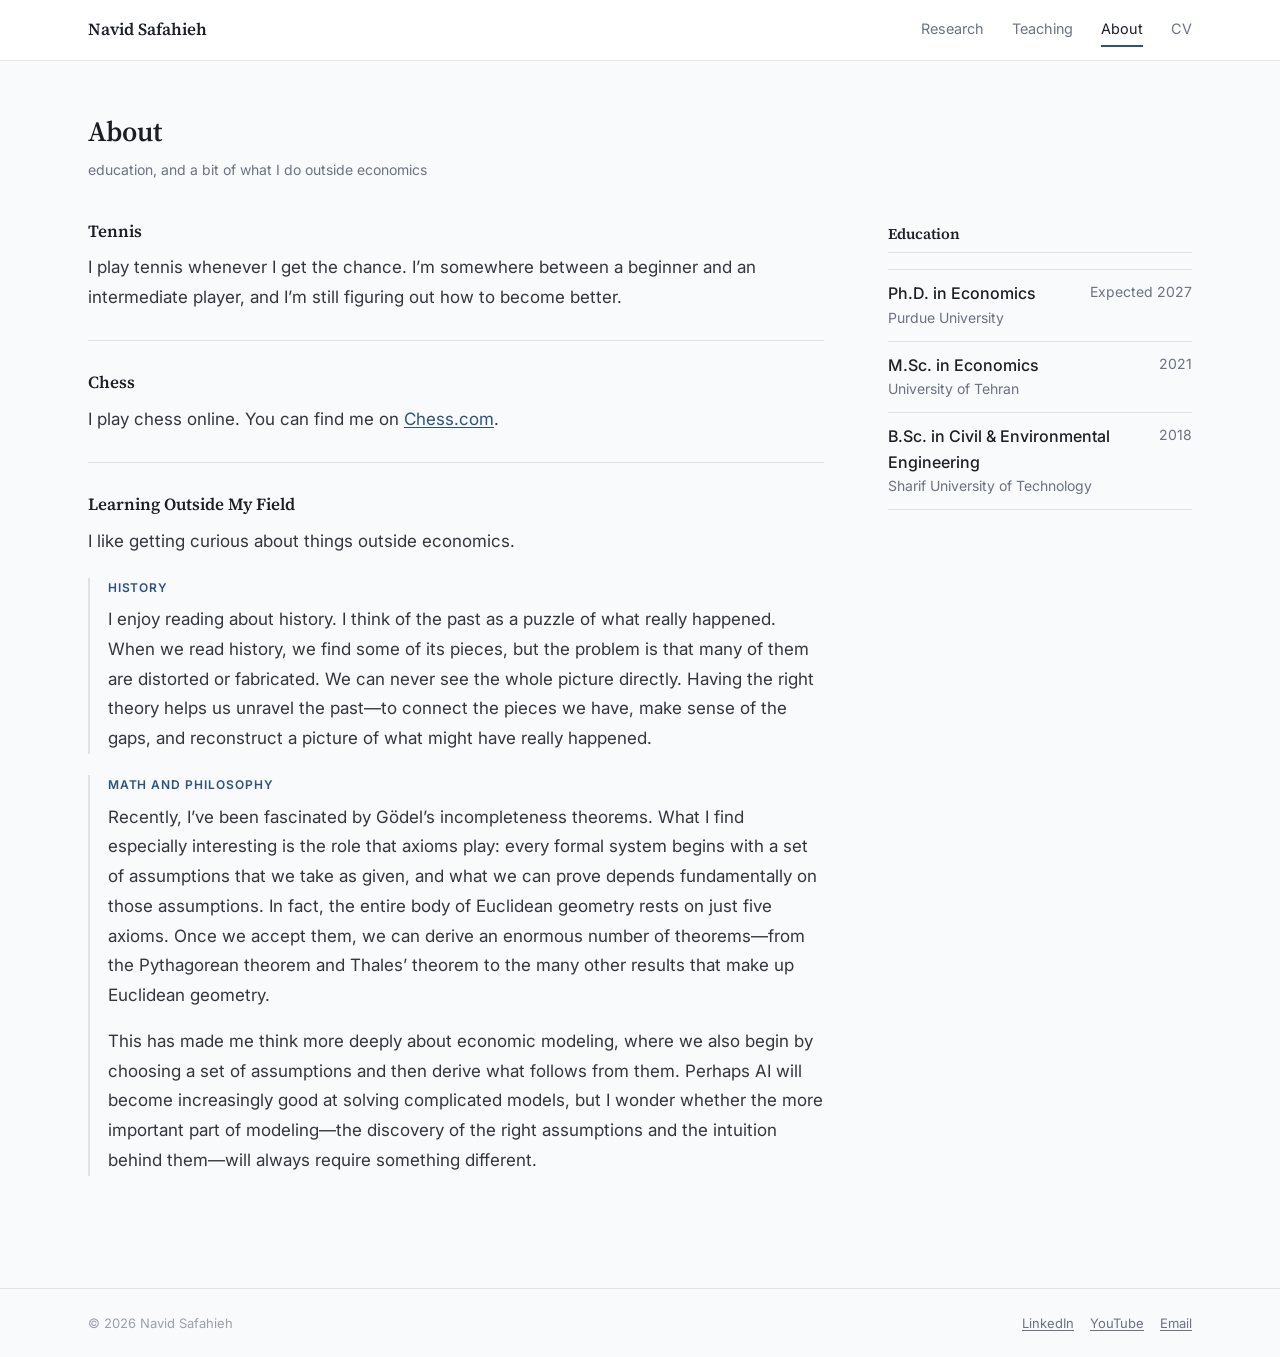
==== about.html @ 128dba0e "Cache-bust stylesheet reference across all pages The social icon row's flex CSS wasn't showing up fo" ====
<!DOCTYPE html>
<html lang="en">
<head>
  <meta charset="UTF-8"/>
  <meta name="viewport" content="width=device-width, initial-scale=1.0"/>
  <title>About &middot; Navid Safahieh</title>
  <meta name="description" content="Education and a bit about Navid Safahieh beyond economics."/>
  <link rel="icon" href="data:image/svg+xml,<svg xmlns='http://www.w3.org/2000/svg' viewBox='0 0 32 32'><rect width='32' height='32' rx='6' fill='%232c5282'/><text x='50%25' y='50%25' dominant-baseline='central' text-anchor='middle' font-family='Georgia,serif' font-size='14' font-weight='bold' fill='white'>NS</text></svg>"/>
  <link rel="preconnect" href="https://fonts.googleapis.com"/>
  <link rel="preconnect" href="https://fonts.gstatic.com" crossorigin/>
  <link href="https://fonts.googleapis.com/css2?family=Inter:wght@400;500;600&family=Source+Serif+4:opsz,wght@8..60,400;8..60,600&display=swap" rel="stylesheet"/>
  <link rel="stylesheet" href="css/style.css?v=2"/>
</head>
<body>

<header class="masthead">
  <div class="masthead__inner">
    <a class="masthead__name" href="index.html">Navid Safahieh</a>
    <button class="masthead__toggle" aria-label="Toggle navigation" aria-expanded="false"><span></span></button>
    <nav class="masthead__nav">
      <a href="research.html">Research</a>
      <a href="teaching.html">Teaching</a>
      <a href="about.html" class="is-active">About</a>
      <a href="cv.html">CV</a>
    </nav>
  </div>
</header>

<main>
  <h1 class="page-title">About</h1>
  <p class="page-kicker">education, and a bit of what I do outside economics</p>

  <div class="page-grid">
    <div class="col-main">
      <div class="about">
        <div class="about-item">
          <h3 class="about-item__title">Tennis</h3>
          <p>I play tennis whenever I get the chance. I&rsquo;m somewhere between a beginner and an intermediate player, and I&rsquo;m still figuring out how to become better.</p>
        </div>
        <div class="about-item">
          <h3 class="about-item__title">Chess</h3>
          <p>I play chess online. You can find me on <a href="https://www.chess.com/member/navidzky" target="_blank" rel="noopener">Chess.com</a>.</p>
        </div>
        <div class="about-item">
          <h3 class="about-item__title">Learning Outside My Field</h3>
          <p>I like getting curious about things outside economics.</p>
          <div class="about-subitem">
            <h4 class="about-subitem__title">History</h4>
            <p>I enjoy reading about history. I think of the past as a puzzle of what really happened. When we read history, we find some of its pieces, but the problem is that many of them are distorted or fabricated. We can never see the whole picture directly. Having the right theory helps us unravel the past&mdash;to connect the pieces we have, make sense of the gaps, and reconstruct a picture of what might have really happened.</p>
          </div>
          <div class="about-subitem">
            <h4 class="about-subitem__title">Math and Philosophy</h4>
            <p>Recently, I&rsquo;ve been fascinated by G&ouml;del&rsquo;s incompleteness theorems. What I find especially interesting is the role that axioms play: every formal system begins with a set of assumptions that we take as given, and what we can prove depends fundamentally on those assumptions. In fact, the entire body of Euclidean geometry rests on just five axioms. Once we accept them, we can derive an enormous number of theorems&mdash;from the Pythagorean theorem and Thales&rsquo; theorem to the many other results that make up Euclidean geometry.</p>
            <p>This has made me think more deeply about economic modeling, where we also begin by choosing a set of assumptions and then derive what follows from them. Perhaps AI will become increasingly good at solving complicated models, but I wonder whether the more important part of modeling&mdash;the discovery of the right assumptions and the intuition behind them&mdash;will always require something different.</p>
          </div>
        </div>
      </div>
    </div>

    <aside class="rail">
      <div class="rail-block">
        <h2 class="subhead">Education</h2>
        <ul class="edu-list">
          <li class="edu-item">
            <div>
              <div class="edu-deg">Ph.D. in Economics</div>
              <div class="edu-inst">Purdue University</div>
            </div>
            <div class="edu-year">Expected 2027</div>
          </li>
          <li class="edu-item">
            <div>
              <div class="edu-deg">M.Sc. in Economics</div>
              <div class="edu-inst">University of Tehran</div>
            </div>
            <div class="edu-year">2021</div>
          </li>
          <li class="edu-item">
            <div>
              <div class="edu-deg">B.Sc. in Civil &amp; Environmental Engineering</div>
              <div class="edu-inst">Sharif University of Technology</div>
            </div>
            <div class="edu-year">2018</div>
          </li>
        </ul>
      </div>
    </aside>
  </div>
</main>

<footer class="site-footer">
  <div class="site-footer__inner">
    <span>&copy; 2026 Navid Safahieh</span>
    <nav class="site-footer__links" aria-label="Footer">
      <a href="https://www.linkedin.com/in/navid-safahieh/" target="_blank" rel="noopener">LinkedIn</a>
      <a href="https://youtube.com/@navidzky?si=ARtnO8RznfrMCBA2" target="_blank" rel="noopener">YouTube</a>
      <a href="mailto:nsafahie@purdue.edu">Email</a>
    </nav>
  </div>
</footer>

<script src="js/main.js"></script>
</body>
</html>
---- css/style.css ----
/* Navid Safahieh — site stylesheet */

:root {
  --bg: #f9fafb;
  --surface: #ffffff;
  --ink: #1b1e24;
  --body: #33363d;
  --muted: #6b7280;
  --faint: #9aa0ab;
  --border: rgba(20, 24, 33, 0.1);
  --accent: #2c5282;
  --accent-dark: #1f3a5f;
  --accent-tint: #eaf0f7;
  --pill-text: #24466e;
  --max-width: 72rem;
  --serif: "Source Serif 4", Georgia, "Times New Roman", serif;
  --sans: "Inter", -apple-system, BlinkMacSystemFont, "Segoe UI", Roboto, Helvetica, Arial, sans-serif;
}

* { box-sizing: border-box; }

html { -webkit-text-size-adjust: 100%; }

body {
  margin: 0;
  background: var(--bg);
  color: var(--body);
  font-family: var(--sans);
  font-size: 16px;
  line-height: 1.6;
  -webkit-font-smoothing: antialiased;
}

a { color: var(--accent); text-decoration: underline; text-underline-offset: 2px; }
a:hover { color: var(--accent-dark); }

h1, h2, h3 { font-family: var(--serif); color: var(--ink); font-weight: 600; }

/* ---------- Masthead ---------- */
.masthead {
  border-bottom: 1px solid var(--border);
  background: var(--surface);
}
.masthead__inner {
  max-width: var(--max-width);
  margin: 0 auto;
  padding: 0 1.5rem;
  display: flex;
  align-items: center;
  justify-content: space-between;
  height: 3.75rem;
}
.masthead__name {
  font-family: var(--serif);
  font-weight: 600;
  font-size: 1.0625rem;
  color: var(--ink);
  text-decoration: none;
}
.masthead__nav { display: flex; gap: 1.75rem; }
.masthead__nav a {
  font-size: 0.9rem;
  color: var(--muted);
  text-decoration: none;
  padding: 0.25rem 0;
  border-bottom: 2px solid transparent;
}
.masthead__nav a:hover { color: var(--ink); }
.masthead__nav a.is-active { color: var(--ink); border-bottom-color: var(--accent); }

.masthead__toggle {
  display: none;
  background: none;
  border: 0;
  cursor: pointer;
  padding: 0.5rem;
}
.masthead__toggle span,
.masthead__toggle span::before,
.masthead__toggle span::after {
  content: "";
  display: block;
  width: 1.25rem;
  height: 2px;
  background: var(--ink);
  position: relative;
  transition: transform 0.15s ease;
}
.masthead__toggle span::before { position: absolute; top: -6px; }
.masthead__toggle span::after { position: absolute; top: 6px; }

/* ---------- Page shell ---------- */
main {
  max-width: var(--max-width);
  margin: 0 auto;
  padding: 3rem 1.5rem 5rem;
}
.page-title {
  font-size: 1.75rem;
  margin: 0 0 0.35rem;
}
.page-kicker {
  font-family: var(--sans);
  font-size: 0.875rem;
  color: var(--muted);
  margin: 0 0 2.25rem;
}

/* ---------- Main + rail two-column layout ---------- */
.page-grid {
  display: grid;
  grid-template-columns: minmax(0, 1fr) 19rem;
  gap: 4rem;
  align-items: start;
}
.col-main { min-width: 0; }
.rail {
  display: flex;
  flex-direction: column;
  gap: 2.5rem;
  padding-top: 0.25rem;
}
.rail .subhead { font-size: 0.9375rem; }

.home-nav {
  display: flex;
  flex-direction: column;
  gap: 1rem;
}
.home-nav a {
  font-family: var(--sans);
  font-size: 0.9375rem;
  font-weight: 500;
  color: var(--body);
  text-decoration: none;
  padding-bottom: 0.5rem;
  border-bottom: 1px solid var(--border);
}
.home-nav a:hover { color: var(--accent); }

/* ---------- Hero (home page) ---------- */
.hero {
  display: grid;
  grid-template-columns: 208px 1fr;
  gap: 2rem;
  align-items: center;
  margin-bottom: 2.25rem;
}
.hero__photo {
  width: 208px;
  height: 208px;
  border-radius: 40px 40px 8px 8px;
  overflow: hidden;
  background: var(--accent-tint);
}
.hero__photo img { display: block; width: 100%; height: 100%; object-fit: cover; }
.hero__name { font-size: 2.25rem; line-height: 1.15; margin: 0 0 0.6rem; }
.hero__tagline { font-size: 1.15rem; color: var(--muted); margin: 0; line-height: 1.5; }

.social-icons {
  display: flex;
  gap: 0.6rem;
  list-style: none;
  margin: 0.85rem 0 0;
  padding: 0;
}
.social-icons a {
  display: flex;
  align-items: center;
  justify-content: center;
  width: 2.1rem;
  height: 2.1rem;
  border-radius: 50%;
  background: var(--accent-tint);
  color: var(--pill-text);
  transition: background 0.15s ease, color 0.15s ease;
}
.social-icons a:hover { background: var(--accent); color: #fff; }
.social-icons svg { width: 1.05rem; height: 1.05rem; fill: currentColor; }

.about p { font-size: 1.0625rem; line-height: 1.75; color: var(--body); margin: 0 0 1rem; }
.about p:last-child { margin-bottom: 0; }

.about-item + .about-item { margin-top: 1.75rem; padding-top: 1.75rem; border-top: 1px solid var(--border); }
.about-item__title { font-family: var(--serif); font-size: 1.0625rem; font-weight: 600; color: var(--ink); margin: 0 0 0.5rem; }

.about-subitem {
  margin-top: 1.35rem;
  padding-left: 1.1rem;
  border-left: 2px solid var(--border);
}
.about-subitem__title {
  font-family: var(--sans);
  font-size: 0.75rem;
  font-weight: 600;
  text-transform: uppercase;
  letter-spacing: 0.08em;
  color: var(--accent);
  margin: 0 0 0.5rem;
}

.linkrow {
  display: flex;
  flex-wrap: wrap;
  gap: 0.4rem 1.25rem;
  list-style: none;
  margin: 1.25rem 0 0;
  padding: 0;
  font-size: 0.9375rem;
}
.linkrow a { color: var(--accent); }

hr.divider {
  border: 0;
  border-top: 1px solid var(--border);
  margin: 2.5rem 0;
}

/* ---------- Subheads / eyebrow ---------- */
.subhead {
  font-size: 1.0625rem;
  font-weight: 600;
  margin: 0 0 1rem;
  padding-bottom: 0.4rem;
  border-bottom: 1px solid var(--border);
}
.eyebrow {
  display: inline-block;
  font-family: var(--sans);
  font-size: 0.6875rem;
  font-weight: 600;
  text-transform: uppercase;
  letter-spacing: 0.12em;
  color: var(--accent);
  margin: 0 0 0.5em;
}

/* ---------- Tags ---------- */
.tags { display: flex; flex-wrap: wrap; gap: 0.5rem; margin: 0; padding: 0; list-style: none; }
.tag {
  display: inline-block;
  padding: 0.22rem 0.7rem;
  font-size: 0.8125rem;
  color: var(--pill-text);
  background: var(--accent-tint);
  border-radius: 999px;
}

/* ---------- Featured paper (JMP) ---------- */
.featured {
  background: var(--surface);
  border: 1px solid var(--border);
  border-radius: 12px;
  padding: 1.5rem 1.6rem;
  margin: 1.5rem 0 2rem;
}
.paper-title { font-family: var(--serif); font-weight: 600; font-size: 1.1rem; margin: 0.2rem 0 0.5rem; color: var(--ink); }
.paper-authors { font-size: 0.8125rem; color: var(--muted); margin: 0 0 0.5rem; }
.paper-finding { color: var(--body); font-size: 0.95rem; line-height: 1.65; margin: 0; }

.reslinks {
  display: flex;
  flex-wrap: wrap;
  align-items: center;
  gap: 0.4rem 1rem;
  list-style: none;
  margin: 0.9rem 0 0;
  padding: 0;
  font-size: 0.85rem;
}
.reslinks li { margin: 0; }
.reslinks .note { color: var(--muted); font-style: italic; }

/* ---------- Playground game embed ---------- */
.game-embed {
  border: 1px solid var(--border);
  border-radius: 12px;
  overflow: hidden;
  background: var(--surface);
}
.game-embed iframe {
  display: block;
  width: 100%;
  height: 1300px;
  border: 0;
  transition: height 0.2s ease;
}
.game-embed__note {
  font-size: 0.8125rem;
  color: var(--muted);
  margin: 0.75rem 0 2rem;
}

.abs-toggle {
  appearance: none;
  border: 0;
  background: none;
  padding: 0;
  font-family: var(--sans);
  font-size: 0.85rem;
  color: var(--accent);
  text-decoration: underline;
  text-underline-offset: 2px;
  cursor: pointer;
  display: inline-flex;
  align-items: center;
  gap: 0.3rem;
}
.abs-toggle::before {
  content: "\25B8";
  font-size: 0.7em;
  transition: transform 0.15s ease;
}
.abs-toggle[aria-expanded="true"]::before { transform: rotate(90deg); }

.abs-body {
  margin-top: 0.9rem;
  padding: 1rem 1.1rem;
  background: var(--accent-tint);
  border-radius: 8px;
  font-size: 0.9375rem;
  line-height: 1.7;
  color: var(--body);
}
.abs-body[hidden] { display: none; }
.abs-body p { margin: 0; }

/* ---------- Paper list ---------- */
.paperlist { list-style: none; margin: 0; padding: 0; }
.paperlist > li { padding: 1.4rem 0; border-top: 1px solid var(--border); }
.paperlist > li:last-child { border-bottom: 1px solid var(--border); }

/* ---------- Education list ---------- */
.edu-list { margin: 0; padding: 0; list-style: none; }
.edu-item {
  display: flex;
  justify-content: space-between;
  gap: 1rem;
  padding: 0.7rem 0;
  border-top: 1px solid var(--border);
}
.edu-item:last-child { border-bottom: 1px solid var(--border); }
.edu-deg { font-weight: 500; color: var(--ink); }
.edu-inst { font-size: 0.875rem; color: var(--muted); }
.edu-year { font-size: 0.875rem; color: var(--muted); white-space: nowrap; }

/* ---------- Teaching list ---------- */
.t-list { margin: 0 0 2rem; padding: 0; list-style: none; }
.t-item {
  display: flex;
  justify-content: space-between;
  gap: 1.25rem;
  padding: 1rem 0;
  border-top: 1px solid var(--border);
}
.t-item:last-child { border-bottom: 1px solid var(--border); }
.t-course { font-weight: 500; color: var(--ink); font-size: 0.95rem; }
.t-course .muted-inline { font-weight: 400; color: var(--muted); }
.t-role { font-size: 0.875rem; color: var(--muted); margin-top: 0.15rem; }
.t-right { text-align: right; white-space: nowrap; }
.t-date { font-size: 0.875rem; color: var(--ink); }
.t-inst { font-size: 0.8125rem; color: var(--muted); }
.t-award { display: inline-block; margin-top: 0.35rem; font-size: 0.75rem; color: var(--accent); background: var(--accent-tint); padding: 0.15rem 0.55rem; border-radius: 999px; }

/* ---------- Highlights strip ---------- */
.highlights { margin: 1.75rem 0 0; padding: 1.25rem 1.4rem; background: var(--accent-tint); border-radius: 12px; list-style: none; }
.highlights li { margin: 0 0 0.55rem; font-size: 0.9375rem; color: var(--ink); }
.highlights li:last-child { margin-bottom: 0; }
.highlights__label {
  display: inline-block;
  min-width: 5.5rem;
  font-size: 0.6875rem;
  font-weight: 600;
  text-transform: uppercase;
  letter-spacing: 0.12em;
  color: var(--accent);
}

/* ---------- CV cards ---------- */
.cards { display: grid; grid-template-columns: 1fr 1fr; gap: 1.25rem; margin: 1.5rem 0 2rem; }
.card {
  padding: 1.5rem 1.6rem;
  background: var(--surface);
  border: 1px solid var(--border);
  border-radius: 12px;
}
.card__title { font-family: var(--serif); font-weight: 600; font-size: 1.0625rem; margin: 0 0 0.3rem; color: var(--ink); }
.card__meta { font-size: 0.8125rem; color: var(--muted); margin: 0 0 0.8rem; }
.card__cta { font-size: 0.875rem; }

/* ---------- Reference grid ---------- */
.ref-group-label { font-size: 0.8125rem; font-weight: 600; text-transform: uppercase; letter-spacing: 0.08em; color: var(--muted); margin: 2rem 0 0.75rem; }
.ref-group-label:first-of-type { margin-top: 0; }
.ref-grid { display: grid; grid-template-columns: 1fr 1fr; gap: 1rem; }
.ref-card { padding: 1.1rem 1.25rem; background: var(--surface); border: 1px solid var(--border); border-radius: 10px; }
.ref-name { font-weight: 600; color: var(--ink); font-size: 0.95rem; }
.ref-role { font-size: 0.8125rem; color: var(--muted); line-height: 1.5; margin: 0.2rem 0 0.4rem; }
.ref-email { font-size: 0.8125rem; color: var(--muted); }
.ref-badge {
  display: inline-block;
  font-size: 0.625rem;
  letter-spacing: 0.06em;
  text-transform: uppercase;
  background: var(--accent);
  color: #fff;
  padding: 0.1rem 0.5rem;
  border-radius: 3px;
  margin-bottom: 0.4rem;
}

/* ---------- Footer ---------- */
.site-footer {
  border-top: 1px solid var(--border);
  margin-top: 2rem;
}
.site-footer__inner {
  max-width: var(--max-width);
  margin: 0 auto;
  padding: 1.5rem 1.5rem;
  display: flex;
  flex-wrap: wrap;
  align-items: baseline;
  justify-content: space-between;
  gap: 0.5rem 1.25rem;
  font-size: 0.8125rem;
  color: var(--faint);
}
.site-footer__links { display: flex; flex-wrap: wrap; gap: 0.25rem 1rem; }
.site-footer__links a { color: var(--muted); }

/* ---------- Responsive ---------- */
@media (max-width: 880px) {
  .page-grid { grid-template-columns: 1fr; gap: 2.5rem; }
  .rail { border-top: 1px solid var(--border); padding-top: 2rem; }
}

@media (max-width: 640px) {
  .masthead__nav { display: none; gap: 1.25rem; }
  .masthead__nav.is-open {
    display: flex;
    flex-direction: column;
    position: absolute;
    top: 3.75rem;
    left: 0;
    right: 0;
    background: var(--surface);
    border-bottom: 1px solid var(--border);
    padding: 0.75rem 1.5rem 1.25rem;
    gap: 0.9rem;
  }
  .masthead { position: relative; }
  .masthead__toggle { display: block; }

  .hero { grid-template-columns: 1fr; text-align: left; }
  .hero__photo { width: 172px; height: 172px; }

  .cards { grid-template-columns: 1fr; }
  .ref-grid { grid-template-columns: 1fr; }
  .t-item { flex-direction: column; }
  .t-right { text-align: left; }
  .edu-item { flex-direction: column; gap: 0.15rem; }
}
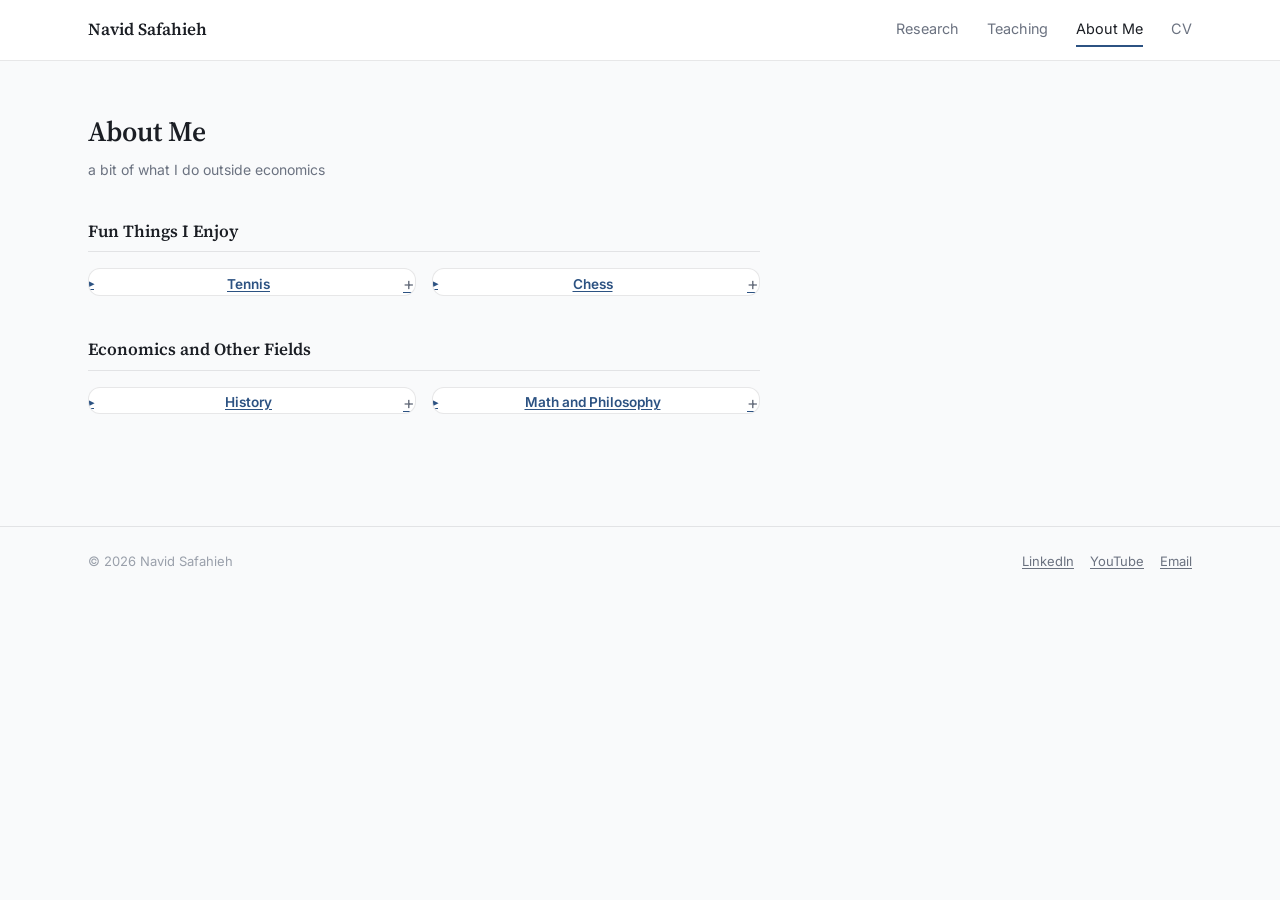
==== commit 68c6572a: "Redesign About Me as 4 click-to-expand tiles, drop Education Removes the Education list (already in " ====
--- a/about.html
+++ b/about.html
@@ -3,8 +3,8 @@
 <head>
   <meta charset="UTF-8"/>
   <meta name="viewport" content="width=device-width, initial-scale=1.0"/>
-  <title>About &middot; Navid Safahieh</title>
-  <meta name="description" content="Education and a bit about Navid Safahieh beyond economics."/>
+  <title>About Me &middot; Navid Safahieh</title>
+  <meta name="description" content="A bit about Navid Safahieh beyond economics: tennis, chess, history, and philosophy of modeling."/>
   <link rel="icon" href="data:image/svg+xml,<svg xmlns='http://www.w3.org/2000/svg' viewBox='0 0 32 32'><rect width='32' height='32' rx='6' fill='%232c5282'/><text x='50%25' y='50%25' dominant-baseline='central' text-anchor='middle' font-family='Georgia,serif' font-size='14' font-weight='bold' fill='white'>NS</text></svg>"/>
   <link rel="preconnect" href="https://fonts.googleapis.com"/>
   <link rel="preconnect" href="https://fonts.gstatic.com" crossorigin/>
@@ -20,71 +20,65 @@
     <nav class="masthead__nav">
       <a href="research.html">Research</a>
       <a href="teaching.html">Teaching</a>
-      <a href="about.html" class="is-active">About</a>
+      <a href="about.html" class="is-active">About Me</a>
       <a href="cv.html">CV</a>
     </nav>
   </div>
 </header>
 
 <main>
-  <h1 class="page-title">About</h1>
-  <p class="page-kicker">education, and a bit of what I do outside economics</p>
+  <h1 class="page-title">About Me</h1>
+  <p class="page-kicker">a bit of what I do outside economics</p>
 
-  <div class="page-grid">
-    <div class="col-main">
-      <div class="about">
-        <div class="about-item">
-          <h3 class="about-item__title">Tennis</h3>
-          <p>I play tennis whenever I get the chance. I&rsquo;m somewhere between a beginner and an intermediate player, and I&rsquo;m still figuring out how to become better.</p>
+  <div class="about-wrap">
+    <section class="about-group">
+      <h2 class="subhead">Fun Things I Enjoy</h2>
+      <div class="tile-grid">
+        <div class="tile">
+          <button class="tile__trigger abs-toggle" type="button" aria-expanded="false" aria-controls="tile-tennis">
+            <span class="tile__title">Tennis</span>
+          </button>
+          <div class="tile__body" id="tile-tennis" hidden>
+            <p>I&rsquo;m somewhere between a beginner and intermediate player.</p>
+          </div>
         </div>
-        <div class="about-item">
-          <h3 class="about-item__title">Chess</h3>
-          <p>I play chess online. You can find me on <a href="https://www.chess.com/member/navidzky" target="_blank" rel="noopener">Chess.com</a>.</p>
-        </div>
-        <div class="about-item">
-          <h3 class="about-item__title">Learning Outside My Field</h3>
-          <p>I like getting curious about things outside economics.</p>
-          <div class="about-subitem">
-            <h4 class="about-subitem__title">History</h4>
-            <p>I enjoy reading about history. I think of the past as a puzzle of what really happened. When we read history, we find some of its pieces, but the problem is that many of them are distorted or fabricated. We can never see the whole picture directly. Having the right theory helps us unravel the past&mdash;to connect the pieces we have, make sense of the gaps, and reconstruct a picture of what might have really happened.</p>
-          </div>
-          <div class="about-subitem">
-            <h4 class="about-subitem__title">Math and Philosophy</h4>
-            <p>Recently, I&rsquo;ve been fascinated by G&ouml;del&rsquo;s incompleteness theorems. What I find especially interesting is the role that axioms play: every formal system begins with a set of assumptions that we take as given, and what we can prove depends fundamentally on those assumptions. In fact, the entire body of Euclidean geometry rests on just five axioms. Once we accept them, we can derive an enormous number of theorems&mdash;from the Pythagorean theorem and Thales&rsquo; theorem to the many other results that make up Euclidean geometry.</p>
-            <p>This has made me think more deeply about economic modeling, where we also begin by choosing a set of assumptions and then derive what follows from them. Perhaps AI will become increasingly good at solving complicated models, but I wonder whether the more important part of modeling&mdash;the discovery of the right assumptions and the intuition behind them&mdash;will always require something different.</p>
+        <div class="tile">
+          <button class="tile__trigger abs-toggle" type="button" aria-expanded="false" aria-controls="tile-chess">
+            <span class="tile__title">Chess</span>
+          </button>
+          <div class="tile__body" id="tile-chess" hidden>
+            <p>Find me on <a href="https://www.chess.com/member/navidzky" target="_blank" rel="noopener">Chess.com</a>.</p>
           </div>
         </div>
       </div>
-    </div>
+    </section>
 
-    <aside class="rail">
-      <div class="rail-block">
-        <h2 class="subhead">Education</h2>
-        <ul class="edu-list">
-          <li class="edu-item">
-            <div>
-              <div class="edu-deg">Ph.D. in Economics</div>
-              <div class="edu-inst">Purdue University</div>
-            </div>
-            <div class="edu-year">Expected 2027</div>
-          </li>
-          <li class="edu-item">
-            <div>
-              <div class="edu-deg">M.Sc. in Economics</div>
-              <div class="edu-inst">University of Tehran</div>
-            </div>
-            <div class="edu-year">2021</div>
-          </li>
-          <li class="edu-item">
-            <div>
-              <div class="edu-deg">B.Sc. in Civil &amp; Environmental Engineering</div>
-              <div class="edu-inst">Sharif University of Technology</div>
-            </div>
-            <div class="edu-year">2018</div>
-          </li>
-        </ul>
+    <section class="about-group">
+      <h2 class="subhead">Economics and Other Fields</h2>
+      <div class="tile-grid">
+        <div class="tile">
+          <button class="tile__trigger abs-toggle" type="button" aria-expanded="false" aria-controls="tile-history">
+            <span class="tile__title">History</span>
+          </button>
+          <div class="tile__body" id="tile-history" hidden>
+            <p>Both historians and economists have the same challenge in some sense. They are trying to learn about something from evidence, but the evidence itself can be misleading.</p>
+            <p>In economics, sometimes the data can give us a misleading picture. A nice example is the famous shark and ice cream example. When we see an increase in ice cream consumption, we also see higher numbers of shark attacks at the beach.</p>
+            <p>I want to use this as an example of how an observed relationship in the data does not necessarily mean what we might initially think it means. In this example, summer is actually the common factor: people eat more ice cream and spend more time in the water, which also creates more opportunities for shark attacks.</p>
+            <p>The data need to be interpreted carefully, and we need to understand the mechanism generating the relationship.</p>
+            <p>History has a similar problem. Historians reconstruct the past from surviving evidence, but that evidence can be incomplete, distorted, selectively preserved, or even fabricated. So the challenge is not simply collecting evidence, but figuring out how much we can actually learn from it.</p>
+          </div>
+        </div>
+        <div class="tile">
+          <button class="tile__trigger abs-toggle" type="button" aria-expanded="false" aria-controls="tile-math">
+            <span class="tile__title">Math and Philosophy</span>
+          </button>
+          <div class="tile__body" id="tile-math" hidden>
+            <p>G&ouml;del&rsquo;s first incompleteness theorem says that any consistent formal system capable of expressing basic arithmetic contains true statements that cannot be proved or disproved within the system. In other words, there will always be statements that cannot be established from its own axioms.</p>
+            <p>This has made me think more deeply about economic modeling. An economic model also starts with a set of assumptions, and everything we derive from the model ultimately depends on them. Before asking what a model can tell us, perhaps we should first ask what we want it to explain and whether we have chosen the right assumptions to explain it.</p>
+          </div>
+        </div>
       </div>
-    </aside>
+    </section>
   </div>
 </main>
 
--- a/css/style.css
+++ b/css/style.css
@@ -141,63 +141,91 @@
 /* ---------- Hero (home page) ---------- */
 .hero {
   display: grid;
-  grid-template-columns: 208px 1fr;
+  grid-template-columns: 240px 1fr;
   gap: 2rem;
   align-items: center;
   margin-bottom: 2.25rem;
 }
 .hero__photo {
-  width: 208px;
-  height: 208px;
+  width: 240px;
+  height: 288px;
   border-radius: 40px 40px 8px 8px;
   overflow: hidden;
   background: var(--accent-tint);
 }
-.hero__photo img { display: block; width: 100%; height: 100%; object-fit: cover; }
+.hero__photo img { display: block; width: 100%; height: 100%; object-fit: cover; object-position: left center; }
 .hero__name { font-size: 2.25rem; line-height: 1.15; margin: 0 0 0.6rem; }
 .hero__tagline { font-size: 1.15rem; color: var(--muted); margin: 0; line-height: 1.5; }
 
 .social-icons {
   display: flex;
-  gap: 0.6rem;
+  align-items: center;
+  gap: 0.9rem;
   list-style: none;
   margin: 0.85rem 0 0;
   padding: 0;
 }
 .social-icons a {
   display: flex;
-  align-items: center;
-  justify-content: center;
-  width: 2.1rem;
-  height: 2.1rem;
-  border-radius: 50%;
-  background: var(--accent-tint);
-  color: var(--pill-text);
-  transition: background 0.15s ease, color 0.15s ease;
-}
-.social-icons a:hover { background: var(--accent); color: #fff; }
-.social-icons svg { width: 1.05rem; height: 1.05rem; fill: currentColor; }
+  opacity: 0.9;
+  transition: opacity 0.15s ease;
+}
+.social-icons a:hover { opacity: 1; }
+.social-icons svg { width: 1.4rem; height: 1.4rem; fill: currentColor; }
+.social-icons .linkedin { color: #0a66c2; }
+.social-icons .youtube { color: #ff0000; }
+.social-icons .github { color: #181717; }
+.social-icons .scholar { color: #4285f4; }
+
+.hero__email { font-size: 0.9375rem; color: var(--muted); margin: 0.6rem 0 0; }
 
 .about p { font-size: 1.0625rem; line-height: 1.75; color: var(--body); margin: 0 0 1rem; }
 .about p:last-child { margin-bottom: 0; }
 
-.about-item + .about-item { margin-top: 1.75rem; padding-top: 1.75rem; border-top: 1px solid var(--border); }
-.about-item__title { font-family: var(--serif); font-size: 1.0625rem; font-weight: 600; color: var(--ink); margin: 0 0 0.5rem; }
-
-.about-subitem {
-  margin-top: 1.35rem;
-  padding-left: 1.1rem;
-  border-left: 2px solid var(--border);
-}
-.about-subitem__title {
-  font-family: var(--sans);
-  font-size: 0.75rem;
+.about-wrap { max-width: 42rem; }
+.about-group { margin-top: 2.5rem; }
+.about-group:first-child { margin-top: 0; }
+
+.tile-grid {
+  display: grid;
+  grid-template-columns: 1fr 1fr;
+  gap: 1rem;
+}
+.tile {
+  border: 1px solid var(--border);
+  border-radius: 12px;
+  background: var(--surface);
+  overflow: hidden;
+}
+.tile__trigger {
+  display: flex;
+  align-items: center;
+  justify-content: space-between;
+  gap: 0.5rem;
+  width: 100%;
+  padding: 1rem 1.25rem;
+  background: none;
+  border: 0;
+  cursor: pointer;
+  font-family: var(--serif);
+  font-size: 1.0625rem;
   font-weight: 600;
-  text-transform: uppercase;
-  letter-spacing: 0.08em;
-  color: var(--accent);
-  margin: 0 0 0.5rem;
-}
+  color: var(--ink);
+  text-align: left;
+}
+.tile__trigger:hover { background: var(--accent-tint); }
+.tile__trigger::after {
+  content: "+";
+  font-family: var(--sans);
+  font-size: 1.1rem;
+  font-weight: 400;
+  color: var(--muted);
+  flex-shrink: 0;
+}
+.tile__trigger[aria-expanded="true"]::after { content: "\2212"; }
+.tile__body { padding: 0 1.25rem 1.25rem; }
+.tile__body p { font-size: 0.9375rem; line-height: 1.7; color: var(--body); margin: 0 0 0.85rem; }
+.tile__body p:last-child { margin-bottom: 0; }
 
 .linkrow {
   display: flex;
@@ -452,11 +480,12 @@
   .masthead__toggle { display: block; }
 
   .hero { grid-template-columns: 1fr; text-align: left; }
-  .hero__photo { width: 172px; height: 172px; }
+  .hero__photo { width: 198px; height: 238px; }
 
   .cards { grid-template-columns: 1fr; }
   .ref-grid { grid-template-columns: 1fr; }
   .t-item { flex-direction: column; }
   .t-right { text-align: left; }
   .edu-item { flex-direction: column; gap: 0.15rem; }
-}
+  .tile-grid { grid-template-columns: 1fr; }
+}
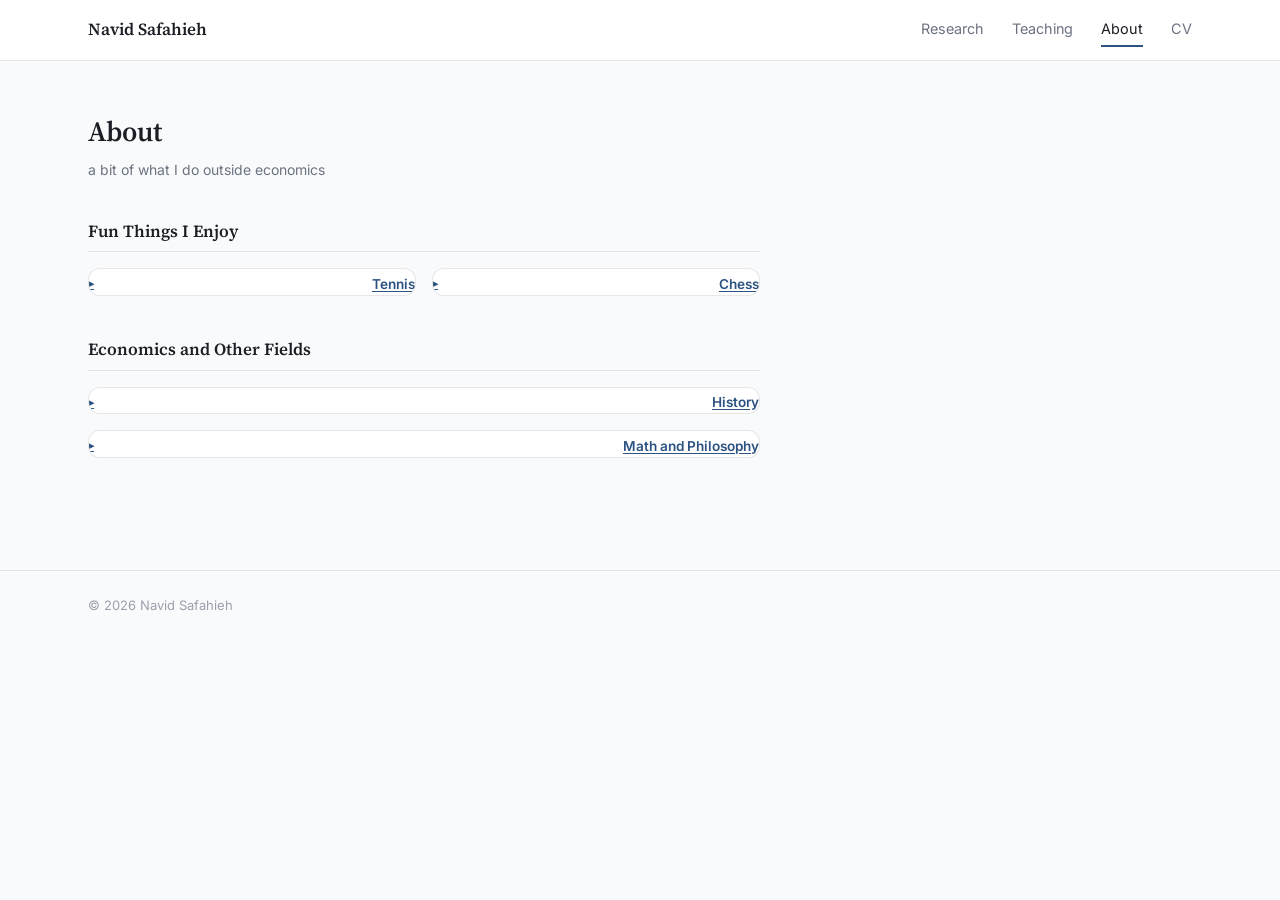
==== commit 1637cb90: "Trim footer links, revert nav label to About, drop tile +/- icon, stack History/Math - Removes the L" ====
--- a/about.html
+++ b/about.html
@@ -3,7 +3,7 @@
 <head>
   <meta charset="UTF-8"/>
   <meta name="viewport" content="width=device-width, initial-scale=1.0"/>
-  <title>About Me &middot; Navid Safahieh</title>
+  <title>About &middot; Navid Safahieh</title>
   <meta name="description" content="A bit about Navid Safahieh beyond economics: tennis, chess, history, and philosophy of modeling."/>
   <link rel="icon" href="data:image/svg+xml,<svg xmlns='http://www.w3.org/2000/svg' viewBox='0 0 32 32'><rect width='32' height='32' rx='6' fill='%232c5282'/><text x='50%25' y='50%25' dominant-baseline='central' text-anchor='middle' font-family='Georgia,serif' font-size='14' font-weight='bold' fill='white'>NS</text></svg>"/>
   <link rel="preconnect" href="https://fonts.googleapis.com"/>
@@ -20,14 +20,14 @@
     <nav class="masthead__nav">
       <a href="research.html">Research</a>
       <a href="teaching.html">Teaching</a>
-      <a href="about.html" class="is-active">About Me</a>
+      <a href="about.html" class="is-active">About</a>
       <a href="cv.html">CV</a>
     </nav>
   </div>
 </header>
 
 <main>
-  <h1 class="page-title">About Me</h1>
+  <h1 class="page-title">About</h1>
   <p class="page-kicker">a bit of what I do outside economics</p>
 
   <div class="about-wrap">
@@ -55,7 +55,7 @@
 
     <section class="about-group">
       <h2 class="subhead">Economics and Other Fields</h2>
-      <div class="tile-grid">
+      <div class="tile-grid tile-grid--stack">
         <div class="tile">
           <button class="tile__trigger abs-toggle" type="button" aria-expanded="false" aria-controls="tile-history">
             <span class="tile__title">History</span>
@@ -85,11 +85,6 @@
 <footer class="site-footer">
   <div class="site-footer__inner">
     <span>&copy; 2026 Navid Safahieh</span>
-    <nav class="site-footer__links" aria-label="Footer">
-      <a href="https://www.linkedin.com/in/navid-safahieh/" target="_blank" rel="noopener">LinkedIn</a>
-      <a href="https://youtube.com/@navidzky?si=ARtnO8RznfrMCBA2" target="_blank" rel="noopener">YouTube</a>
-      <a href="mailto:nsafahie@purdue.edu">Email</a>
-    </nav>
   </div>
 </footer>
 
--- a/css/style.css
+++ b/css/style.css
@@ -191,6 +191,7 @@
   grid-template-columns: 1fr 1fr;
   gap: 1rem;
 }
+.tile-grid--stack { grid-template-columns: 1fr; }
 .tile {
   border: 1px solid var(--border);
   border-radius: 12px;
@@ -214,15 +215,6 @@
   text-align: left;
 }
 .tile__trigger:hover { background: var(--accent-tint); }
-.tile__trigger::after {
-  content: "+";
-  font-family: var(--sans);
-  font-size: 1.1rem;
-  font-weight: 400;
-  color: var(--muted);
-  flex-shrink: 0;
-}
-.tile__trigger[aria-expanded="true"]::after { content: "\2212"; }
 .tile__body { padding: 0 1.25rem 1.25rem; }
 .tile__body p { font-size: 0.9375rem; line-height: 1.7; color: var(--body); margin: 0 0 0.85rem; }
 .tile__body p:last-child { margin-bottom: 0; }
@@ -445,16 +437,9 @@
   max-width: var(--max-width);
   margin: 0 auto;
   padding: 1.5rem 1.5rem;
-  display: flex;
-  flex-wrap: wrap;
-  align-items: baseline;
-  justify-content: space-between;
-  gap: 0.5rem 1.25rem;
   font-size: 0.8125rem;
   color: var(--faint);
 }
-.site-footer__links { display: flex; flex-wrap: wrap; gap: 0.25rem 1rem; }
-.site-footer__links a { color: var(--muted); }
 
 /* ---------- Responsive ---------- */
 @media (max-width: 880px) {
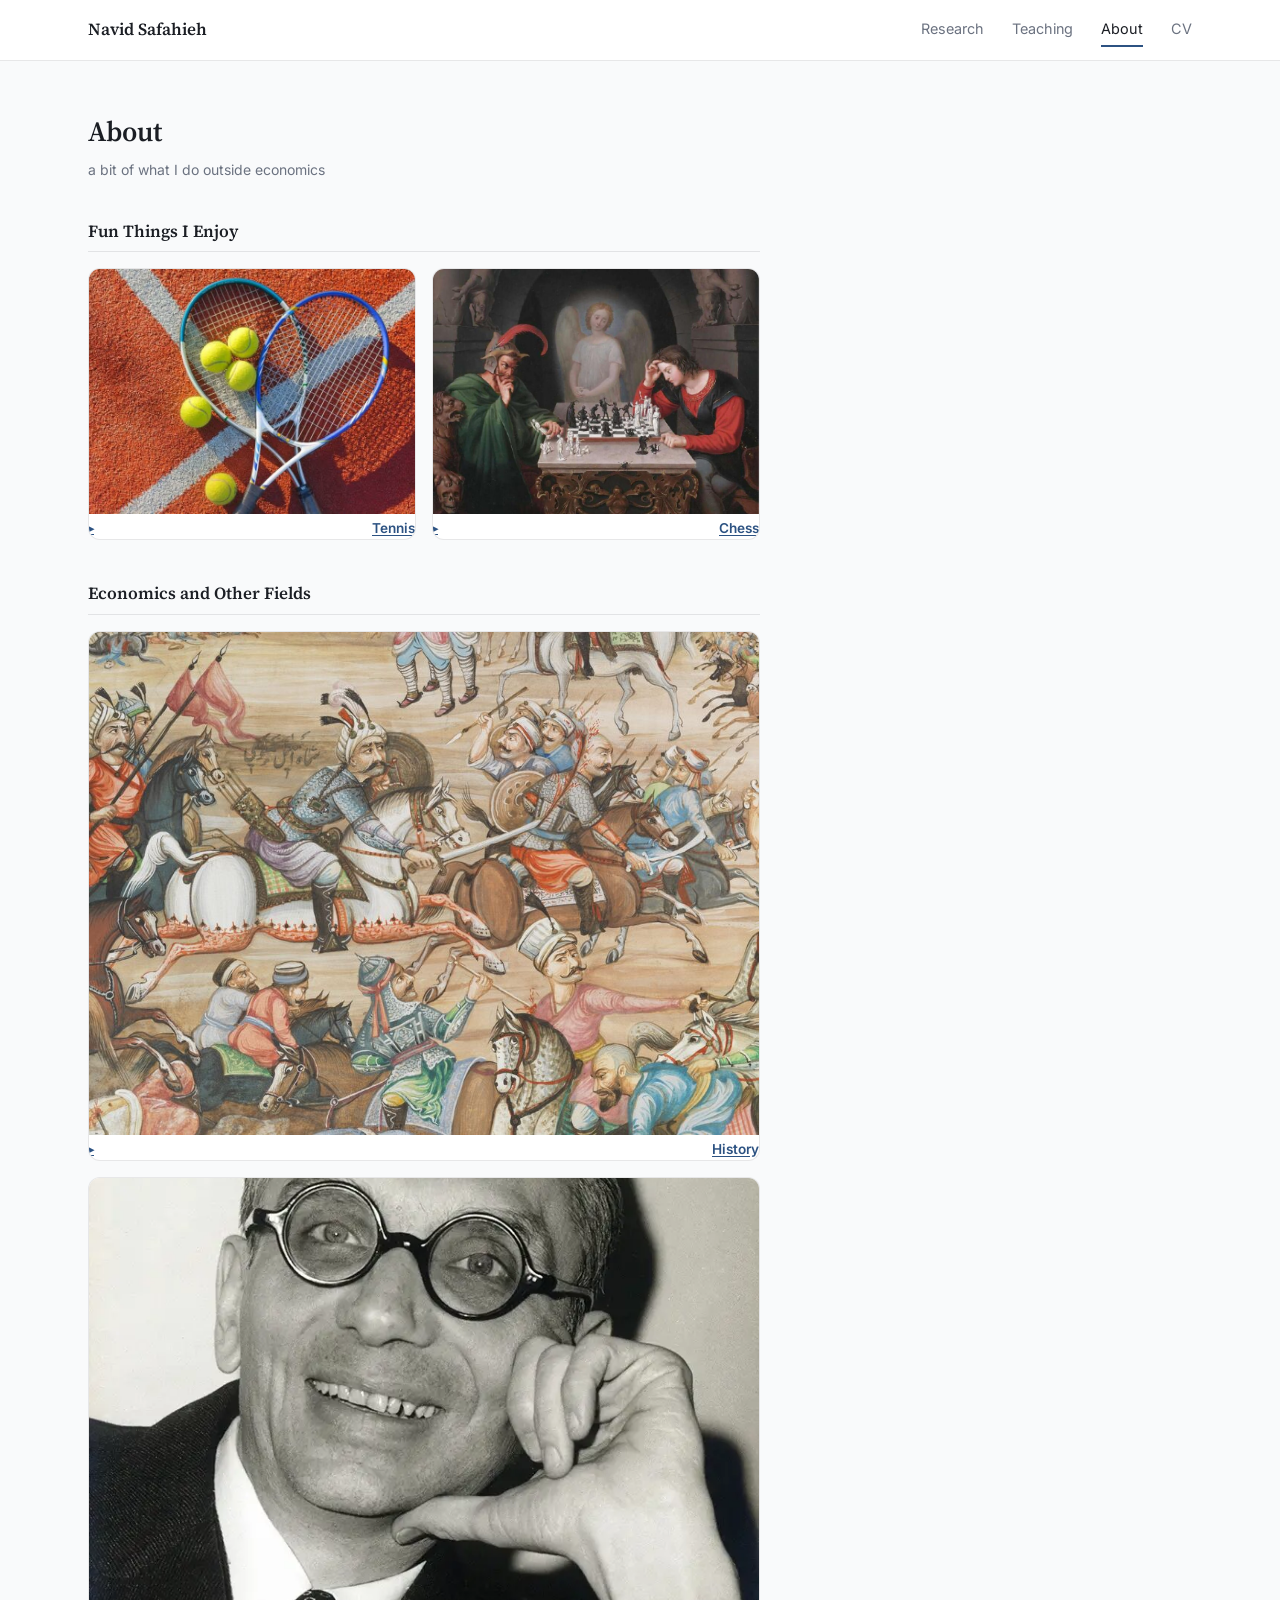
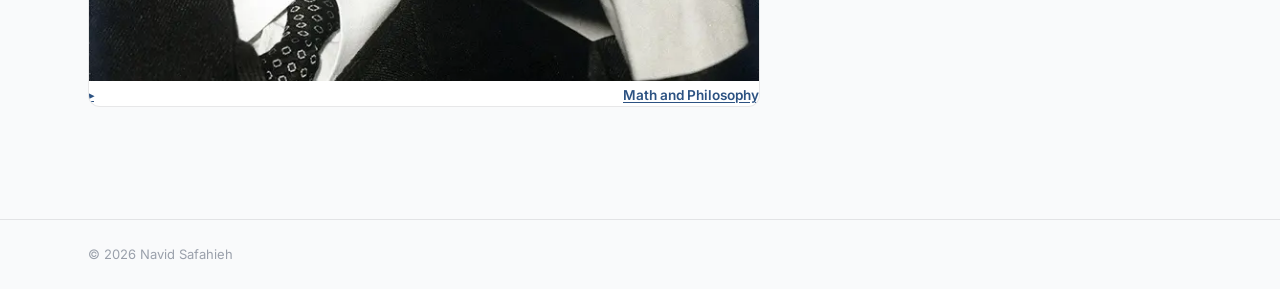
==== commit 7f640ff6: "Add images to the About tiles Adds a 4:3 banner image to the top of each About tile: tennis rackets/" ====
--- a/about.html
+++ b/about.html
@@ -35,6 +35,7 @@
       <h2 class="subhead">Fun Things I Enjoy</h2>
       <div class="tile-grid">
         <div class="tile">
+          <div class="tile__image"><img src="images/tennis.jpg" alt="Tennis rackets and balls on a clay court" loading="lazy"/></div>
           <button class="tile__trigger abs-toggle" type="button" aria-expanded="false" aria-controls="tile-tennis">
             <span class="tile__title">Tennis</span>
           </button>
@@ -43,6 +44,7 @@
           </div>
         </div>
         <div class="tile">
+          <div class="tile__image"><img src="images/chess.jpg" alt="The Chess Players, a painting of a knight playing chess against the devil" loading="lazy"/></div>
           <button class="tile__trigger abs-toggle" type="button" aria-expanded="false" aria-controls="tile-chess">
             <span class="tile__title">Chess</span>
           </button>
@@ -57,6 +59,7 @@
       <h2 class="subhead">Economics and Other Fields</h2>
       <div class="tile-grid tile-grid--stack">
         <div class="tile">
+          <div class="tile__image"><img src="images/history.jpg" alt="Detail from a Qajar-era painting of the Battle of Chaldiran" loading="lazy"/></div>
           <button class="tile__trigger abs-toggle" type="button" aria-expanded="false" aria-controls="tile-history">
             <span class="tile__title">History</span>
           </button>
@@ -69,6 +72,7 @@
           </div>
         </div>
         <div class="tile">
+          <div class="tile__image"><img src="images/godel.webp" alt="Portrait of Kurt G&ouml;del" loading="lazy"/></div>
           <button class="tile__trigger abs-toggle" type="button" aria-expanded="false" aria-controls="tile-math">
             <span class="tile__title">Math and Philosophy</span>
           </button>
--- a/css/style.css
+++ b/css/style.css
@@ -198,6 +198,8 @@
   background: var(--surface);
   overflow: hidden;
 }
+.tile__image { aspect-ratio: 4 / 3; background: var(--accent-tint); }
+.tile__image img { display: block; width: 100%; height: 100%; object-fit: cover; }
 .tile__trigger {
   display: flex;
   align-items: center;
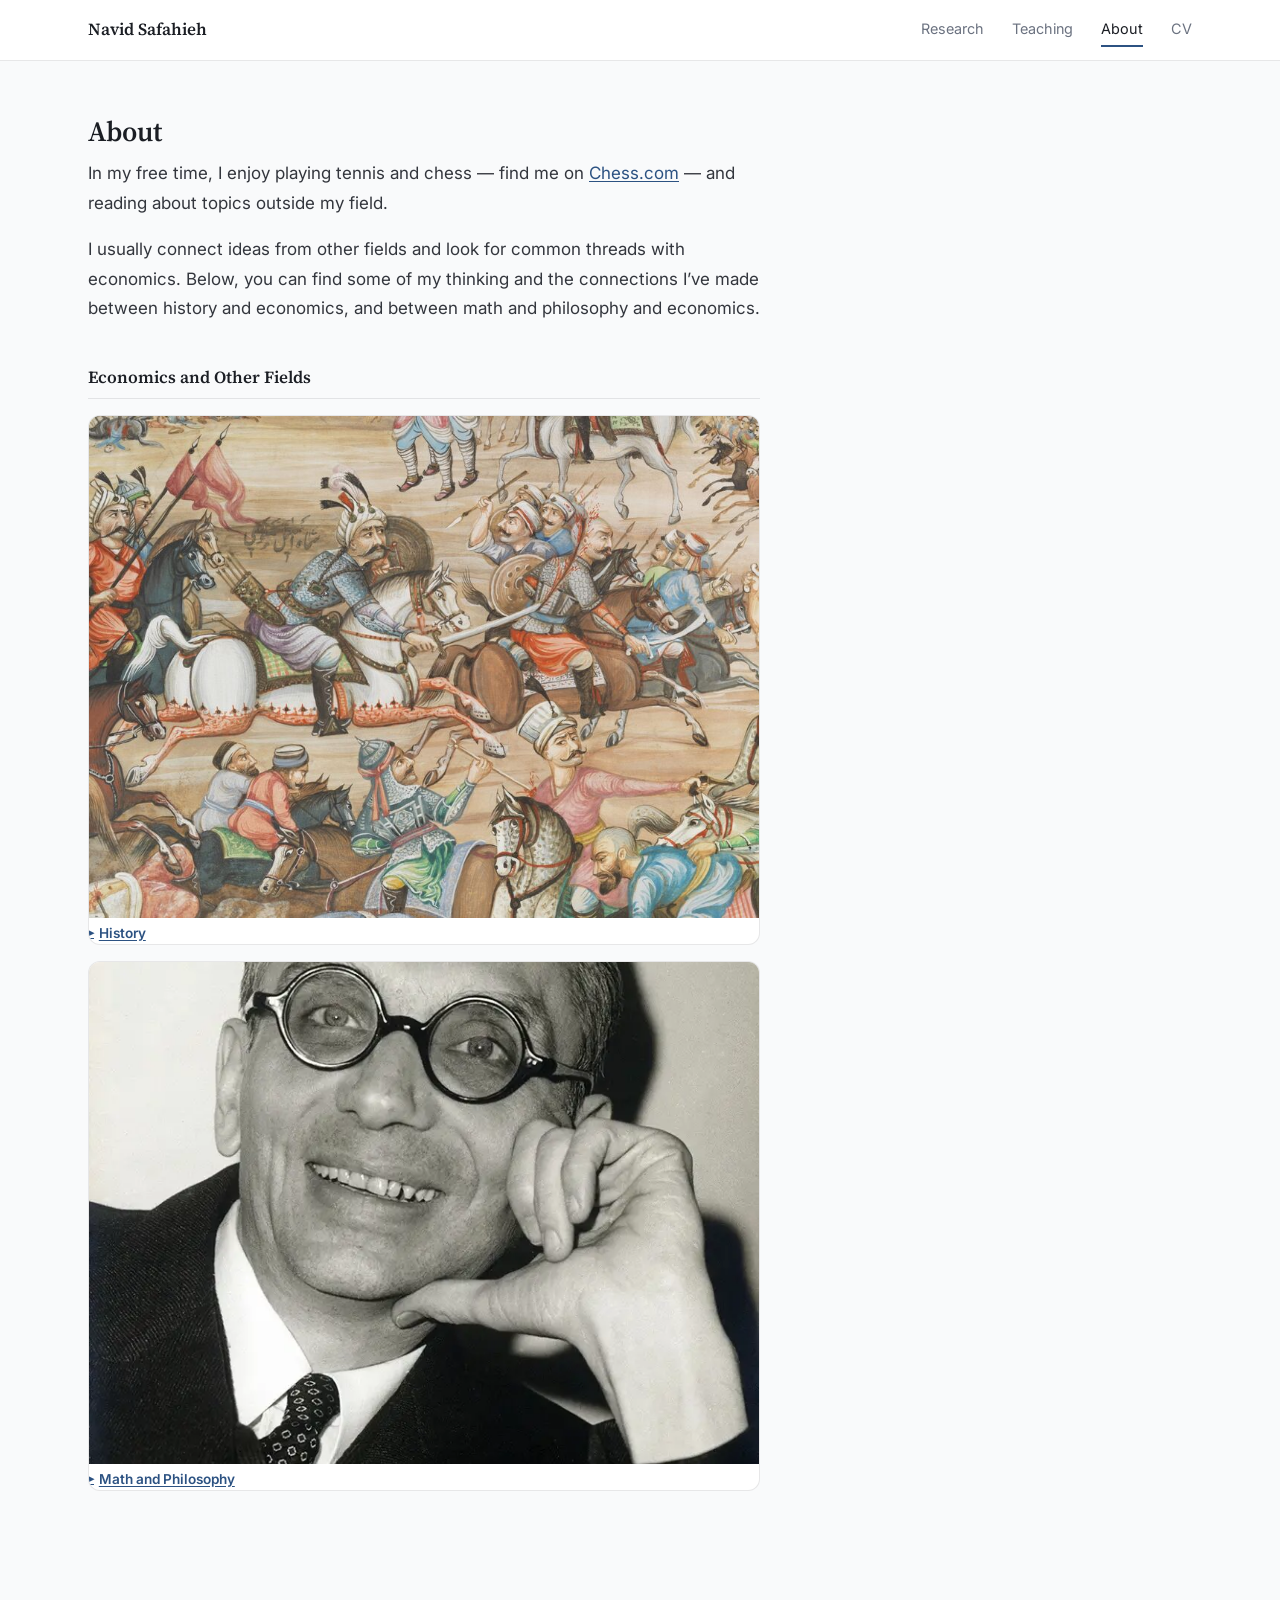
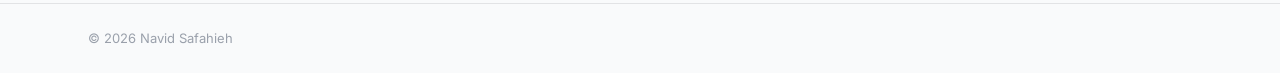
==== commit 78e5912e: "Drop Tennis/Chess tiles for an intro paragraph, harden tile button reset Replaces the page-kicker li" ====
--- a/about.html
+++ b/about.html
@@ -28,32 +28,12 @@
 
 <main>
   <h1 class="page-title">About</h1>
-  <p class="page-kicker">a bit of what I do outside economics</p>
 
   <div class="about-wrap">
-    <section class="about-group">
-      <h2 class="subhead">Fun Things I Enjoy</h2>
-      <div class="tile-grid">
-        <div class="tile">
-          <div class="tile__image"><img src="images/tennis.jpg" alt="Tennis rackets and balls on a clay court" loading="lazy"/></div>
-          <button class="tile__trigger abs-toggle" type="button" aria-expanded="false" aria-controls="tile-tennis">
-            <span class="tile__title">Tennis</span>
-          </button>
-          <div class="tile__body" id="tile-tennis" hidden>
-            <p>I&rsquo;m somewhere between a beginner and intermediate player.</p>
-          </div>
-        </div>
-        <div class="tile">
-          <div class="tile__image"><img src="images/chess.jpg" alt="The Chess Players, a painting of a knight playing chess against the devil" loading="lazy"/></div>
-          <button class="tile__trigger abs-toggle" type="button" aria-expanded="false" aria-controls="tile-chess">
-            <span class="tile__title">Chess</span>
-          </button>
-          <div class="tile__body" id="tile-chess" hidden>
-            <p>Find me on <a href="https://www.chess.com/member/navidzky" target="_blank" rel="noopener">Chess.com</a>.</p>
-          </div>
-        </div>
-      </div>
-    </section>
+    <div class="about">
+      <p>In my free time, I enjoy playing tennis and chess &mdash; find me on <a href="https://www.chess.com/member/navidzky" target="_blank" rel="noopener">Chess.com</a> &mdash; and reading about topics outside my field.</p>
+      <p>I usually connect ideas from other fields and look for common threads with economics. Below, you can find some of my thinking and the connections I&rsquo;ve made between history and economics, and between math and philosophy and economics.</p>
+    </div>
 
     <section class="about-group">
       <h2 class="subhead">Economics and Other Fields</h2>
--- a/css/style.css
+++ b/css/style.css
@@ -203,18 +203,23 @@
 .tile__trigger {
   display: flex;
   align-items: center;
-  justify-content: space-between;
+  justify-content: flex-start;
   gap: 0.5rem;
   width: 100%;
   padding: 1rem 1.25rem;
   background: none;
   border: 0;
+  margin: 0;
+  appearance: none;
+  -webkit-appearance: none;
+  list-style: none;
   cursor: pointer;
   font-family: var(--serif);
   font-size: 1.0625rem;
   font-weight: 600;
   color: var(--ink);
   text-align: left;
+  text-decoration: none;
 }
 .tile__trigger:hover { background: var(--accent-tint); }
 .tile__body { padding: 0 1.25rem 1.25rem; }
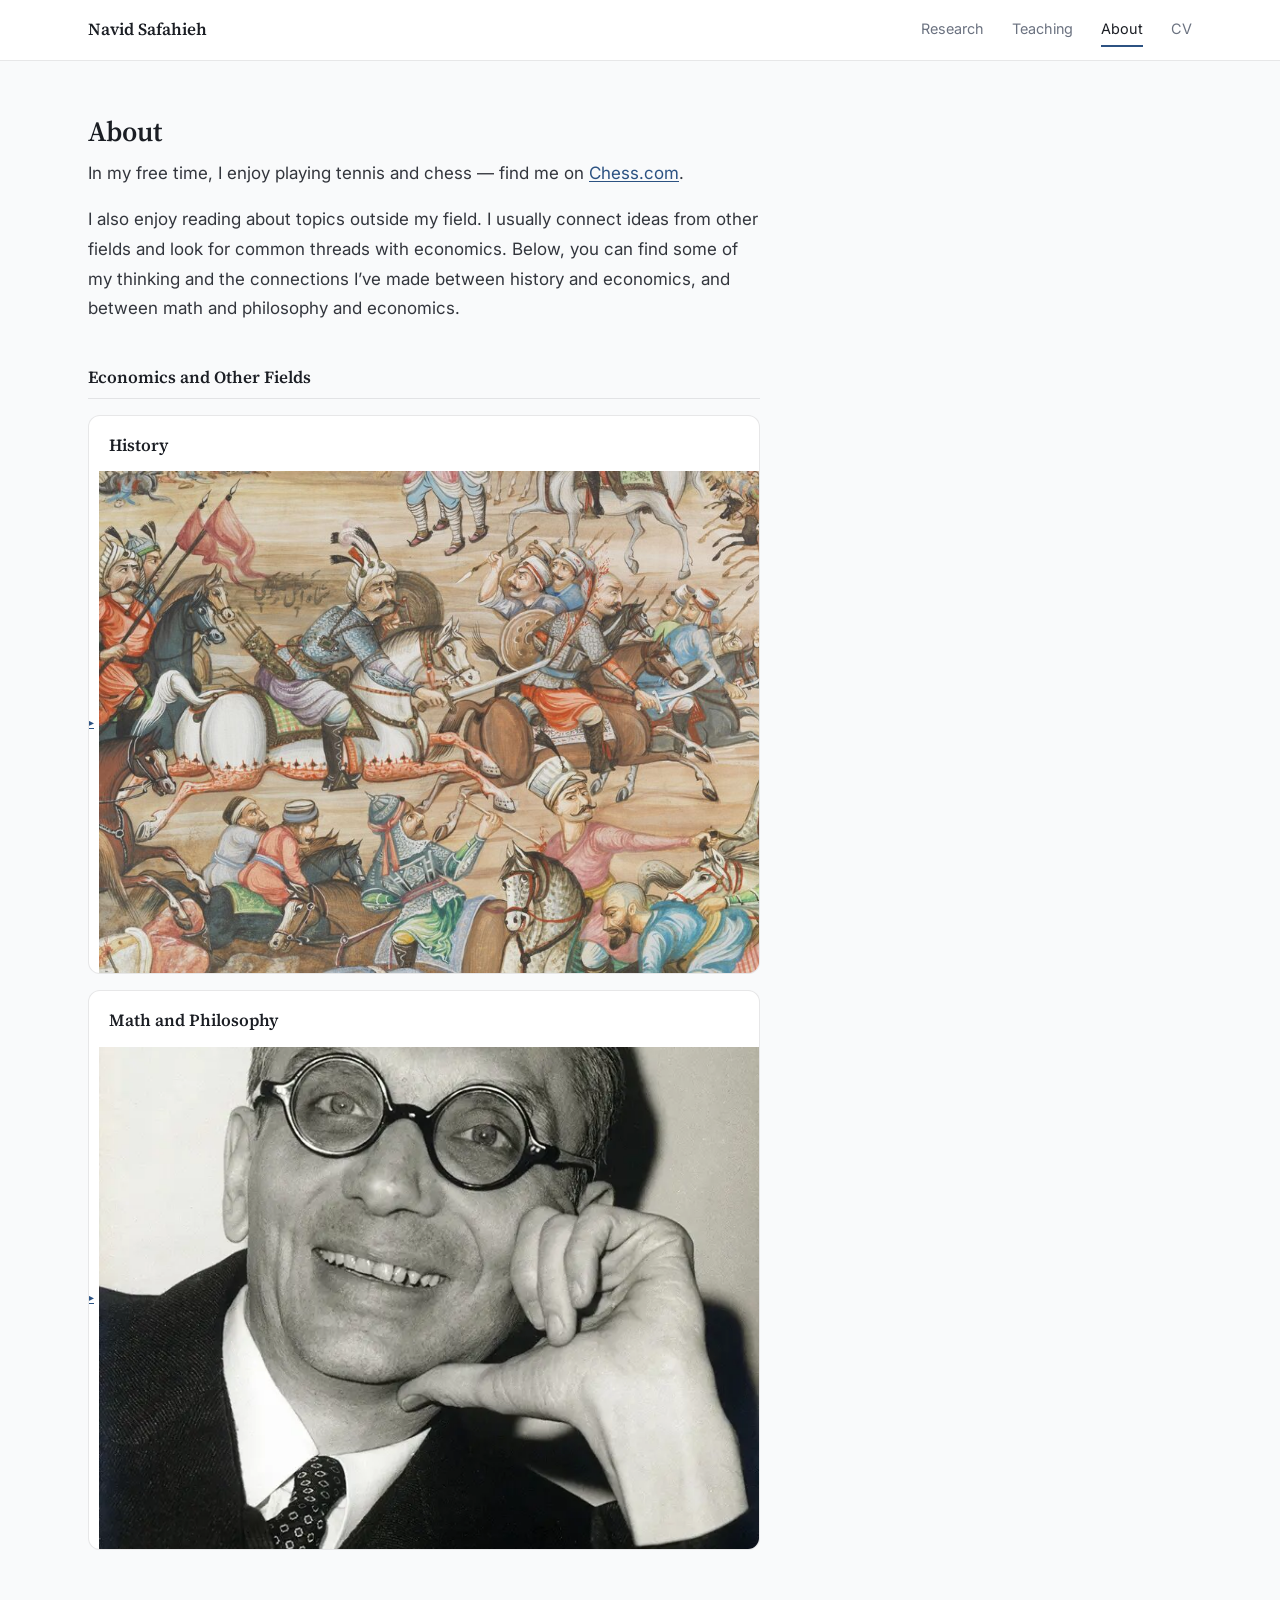
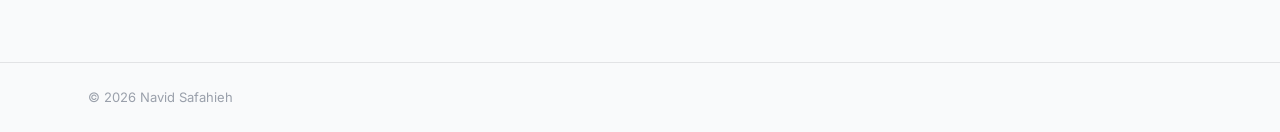
==== commit 8ca90aba: "Split intro into two sentences, make tile image the click target Splits the free-time paragraph so "" ====
--- a/about.html
+++ b/about.html
@@ -31,17 +31,17 @@
 
   <div class="about-wrap">
     <div class="about">
-      <p>In my free time, I enjoy playing tennis and chess &mdash; find me on <a href="https://www.chess.com/member/navidzky" target="_blank" rel="noopener">Chess.com</a> &mdash; and reading about topics outside my field.</p>
-      <p>I usually connect ideas from other fields and look for common threads with economics. Below, you can find some of my thinking and the connections I&rsquo;ve made between history and economics, and between math and philosophy and economics.</p>
+      <p>In my free time, I enjoy playing tennis and chess &mdash; find me on <a href="https://www.chess.com/member/navidzky" target="_blank" rel="noopener">Chess.com</a>.</p>
+      <p>I also enjoy reading about topics outside my field. I usually connect ideas from other fields and look for common threads with economics. Below, you can find some of my thinking and the connections I&rsquo;ve made between history and economics, and between math and philosophy and economics.</p>
     </div>
 
     <section class="about-group">
       <h2 class="subhead">Economics and Other Fields</h2>
       <div class="tile-grid tile-grid--stack">
         <div class="tile">
-          <div class="tile__image"><img src="images/history.jpg" alt="Detail from a Qajar-era painting of the Battle of Chaldiran" loading="lazy"/></div>
-          <button class="tile__trigger abs-toggle" type="button" aria-expanded="false" aria-controls="tile-history">
-            <span class="tile__title">History</span>
+          <h3 class="tile__title">History</h3>
+          <button class="tile__image abs-toggle" type="button" aria-expanded="false" aria-controls="tile-history" aria-label="Show more about History">
+            <img src="images/history.jpg" alt="Detail from a Qajar-era painting of the Battle of Chaldiran" loading="lazy"/>
           </button>
           <div class="tile__body" id="tile-history" hidden>
             <p>Both historians and economists have the same challenge in some sense. They are trying to learn about something from evidence, but the evidence itself can be misleading.</p>
@@ -52,9 +52,9 @@
           </div>
         </div>
         <div class="tile">
-          <div class="tile__image"><img src="images/godel.webp" alt="Portrait of Kurt G&ouml;del" loading="lazy"/></div>
-          <button class="tile__trigger abs-toggle" type="button" aria-expanded="false" aria-controls="tile-math">
-            <span class="tile__title">Math and Philosophy</span>
+          <h3 class="tile__title">Math and Philosophy</h3>
+          <button class="tile__image abs-toggle" type="button" aria-expanded="false" aria-controls="tile-math" aria-label="Show more about Math and Philosophy">
+            <img src="images/godel.webp" alt="Portrait of Kurt G&ouml;del" loading="lazy"/>
           </button>
           <div class="tile__body" id="tile-math" hidden>
             <p>G&ouml;del&rsquo;s first incompleteness theorem says that any consistent formal system capable of expressing basic arithmetic contains true statements that cannot be proved or disproved within the system. In other words, there will always be statements that cannot be established from its own axioms.</p>
--- a/css/style.css
+++ b/css/style.css
@@ -198,31 +198,30 @@
   background: var(--surface);
   overflow: hidden;
 }
-.tile__image { aspect-ratio: 4 / 3; background: var(--accent-tint); }
-.tile__image img { display: block; width: 100%; height: 100%; object-fit: cover; }
-.tile__trigger {
-  display: flex;
-  align-items: center;
-  justify-content: flex-start;
-  gap: 0.5rem;
-  width: 100%;
-  padding: 1rem 1.25rem;
-  background: none;
-  border: 0;
+.tile__title {
   margin: 0;
-  appearance: none;
-  -webkit-appearance: none;
-  list-style: none;
-  cursor: pointer;
+  padding: 1rem 1.25rem 0.75rem;
   font-family: var(--serif);
   font-size: 1.0625rem;
   font-weight: 600;
   color: var(--ink);
-  text-align: left;
-  text-decoration: none;
-}
-.tile__trigger:hover { background: var(--accent-tint); }
-.tile__body { padding: 0 1.25rem 1.25rem; }
+}
+.tile__image {
+  display: block;
+  width: 100%;
+  aspect-ratio: 4 / 3;
+  padding: 0;
+  margin: 0;
+  border: 0;
+  background: var(--accent-tint);
+  appearance: none;
+  -webkit-appearance: none;
+  cursor: pointer;
+  overflow: hidden;
+}
+.tile__image img { display: block; width: 100%; height: 100%; object-fit: cover; transition: opacity 0.15s ease; }
+.tile__image:hover img { opacity: 0.85; }
+.tile__body { padding: 1rem 1.25rem 1.25rem; }
 .tile__body p { font-size: 0.9375rem; line-height: 1.7; color: var(--body); margin: 0 0 0.85rem; }
 .tile__body p:last-child { margin-bottom: 0; }
 
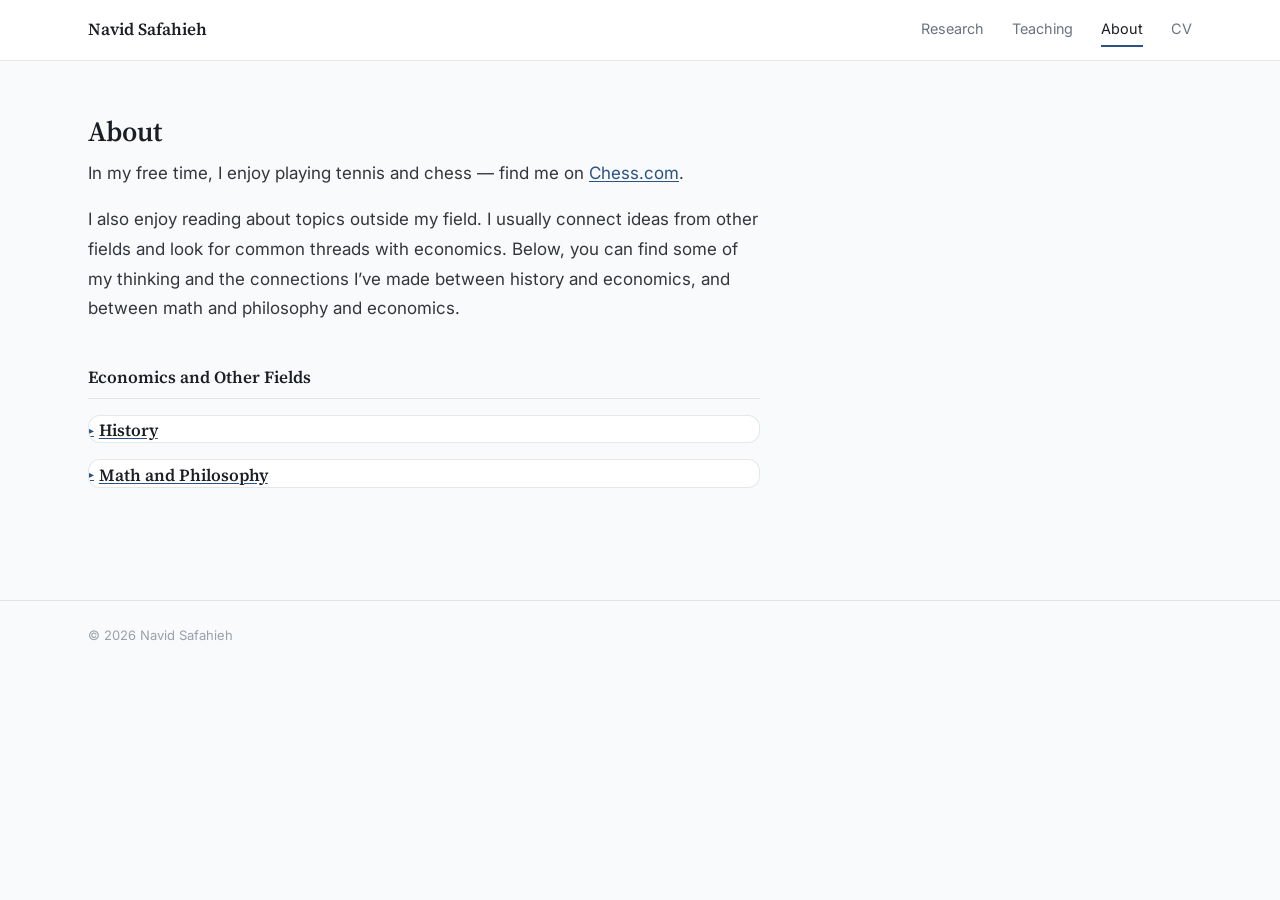
==== commit 4834a0ad: "Make tile picture pop up with the text, swap in new History image Title is now the click target agai" ====
--- a/about.html
+++ b/about.html
@@ -39,11 +39,11 @@
       <h2 class="subhead">Economics and Other Fields</h2>
       <div class="tile-grid tile-grid--stack">
         <div class="tile">
-          <h3 class="tile__title">History</h3>
-          <button class="tile__image abs-toggle" type="button" aria-expanded="false" aria-controls="tile-history" aria-label="Show more about History">
-            <img src="images/history.jpg" alt="Detail from a Qajar-era painting of the Battle of Chaldiran" loading="lazy"/>
+          <button class="tile__trigger abs-toggle" type="button" aria-expanded="false" aria-controls="tile-history">
+            <span class="tile__title">History</span>
           </button>
           <div class="tile__body" id="tile-history" hidden>
+            <div class="tile__image"><img src="images/history.jpg" alt="A shark and an ice-cream cone next to a chart of ice cream consumption and shark attacks moving together, with old photos and a magnifying glass representing historical evidence" loading="lazy"/></div>
             <p>Both historians and economists have the same challenge in some sense. They are trying to learn about something from evidence, but the evidence itself can be misleading.</p>
             <p>In economics, sometimes the data can give us a misleading picture. A nice example is the famous shark and ice cream example. When we see an increase in ice cream consumption, we also see higher numbers of shark attacks at the beach.</p>
             <p>I want to use this as an example of how an observed relationship in the data does not necessarily mean what we might initially think it means. In this example, summer is actually the common factor: people eat more ice cream and spend more time in the water, which also creates more opportunities for shark attacks.</p>
@@ -52,11 +52,11 @@
           </div>
         </div>
         <div class="tile">
-          <h3 class="tile__title">Math and Philosophy</h3>
-          <button class="tile__image abs-toggle" type="button" aria-expanded="false" aria-controls="tile-math" aria-label="Show more about Math and Philosophy">
-            <img src="images/godel.webp" alt="Portrait of Kurt G&ouml;del" loading="lazy"/>
+          <button class="tile__trigger abs-toggle" type="button" aria-expanded="false" aria-controls="tile-math">
+            <span class="tile__title">Math and Philosophy</span>
           </button>
           <div class="tile__body" id="tile-math" hidden>
+            <div class="tile__image"><img src="images/godel.webp" alt="Portrait of Kurt G&ouml;del" loading="lazy"/></div>
             <p>G&ouml;del&rsquo;s first incompleteness theorem says that any consistent formal system capable of expressing basic arithmetic contains true statements that cannot be proved or disproved within the system. In other words, there will always be statements that cannot be established from its own axioms.</p>
             <p>This has made me think more deeply about economic modeling. An economic model also starts with a set of assumptions, and everything we derive from the model ultimately depends on them. Before asking what a model can tell us, perhaps we should first ask what we want it to explain and whether we have chosen the right assumptions to explain it.</p>
           </div>
--- a/css/style.css
+++ b/css/style.css
@@ -198,30 +198,28 @@
   background: var(--surface);
   overflow: hidden;
 }
+.tile__trigger {
+  display: block;
+  width: 100%;
+  padding: 1rem 1.25rem;
+  background: none;
+  border: 0;
+  margin: 0;
+  appearance: none;
+  -webkit-appearance: none;
+  cursor: pointer;
+  text-align: left;
+}
+.tile__trigger:hover { background: var(--accent-tint); }
 .tile__title {
-  margin: 0;
-  padding: 1rem 1.25rem 0.75rem;
   font-family: var(--serif);
   font-size: 1.0625rem;
   font-weight: 600;
   color: var(--ink);
 }
-.tile__image {
-  display: block;
-  width: 100%;
-  aspect-ratio: 4 / 3;
-  padding: 0;
-  margin: 0;
-  border: 0;
-  background: var(--accent-tint);
-  appearance: none;
-  -webkit-appearance: none;
-  cursor: pointer;
-  overflow: hidden;
-}
-.tile__image img { display: block; width: 100%; height: 100%; object-fit: cover; transition: opacity 0.15s ease; }
-.tile__image:hover img { opacity: 0.85; }
-.tile__body { padding: 1rem 1.25rem 1.25rem; }
+.tile__body { padding: 0 1.25rem 1.25rem; }
+.tile__image { aspect-ratio: 4 / 3; overflow: hidden; border-radius: 8px; margin: 0 0 1rem; background: var(--accent-tint); }
+.tile__image img { display: block; width: 100%; height: 100%; object-fit: cover; }
 .tile__body p { font-size: 0.9375rem; line-height: 1.7; color: var(--body); margin: 0 0 0.85rem; }
 .tile__body p:last-child { margin-bottom: 0; }
 
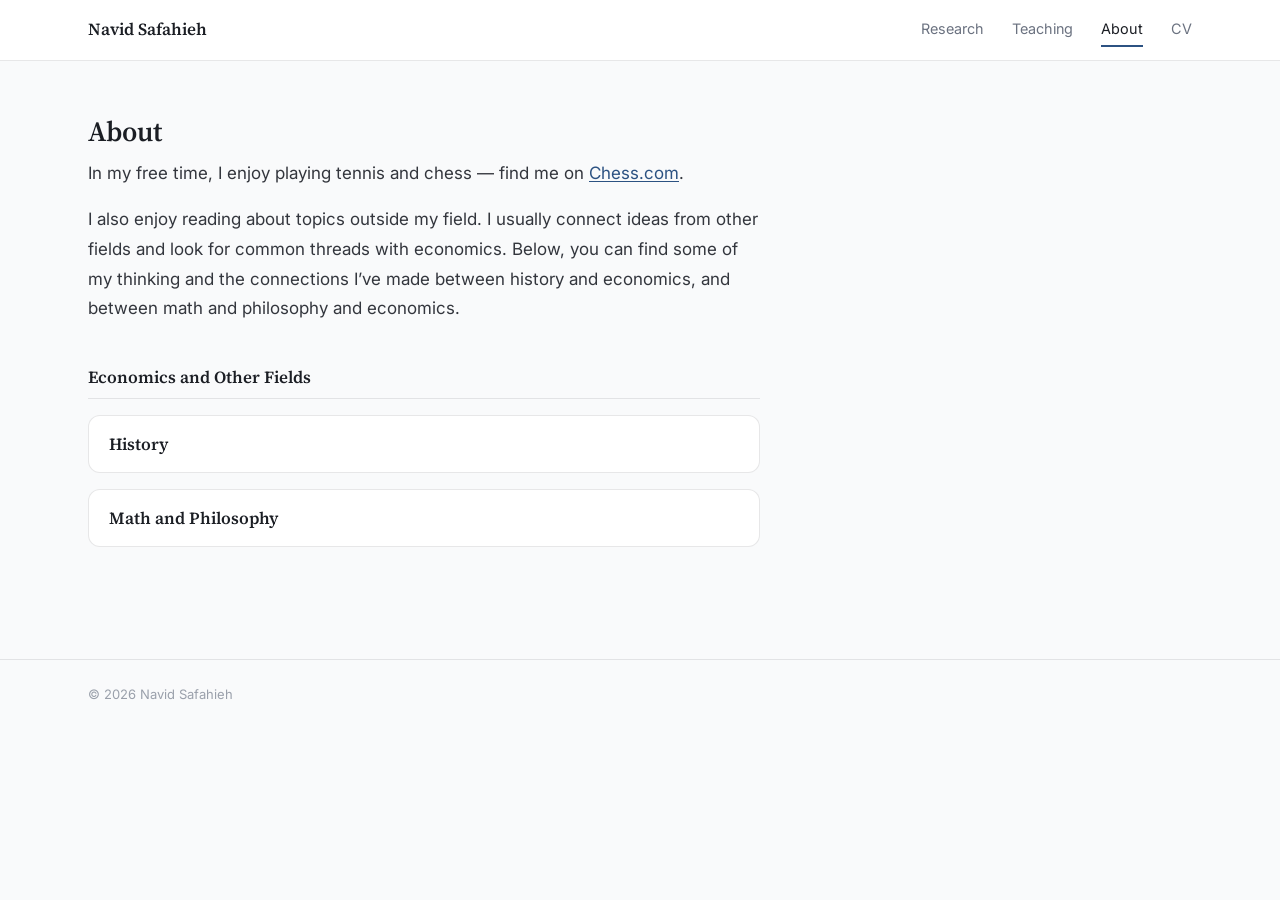
==== commit 6adaa983: "Rewrite closing sentence of History tile Co-Authored-By: Claude Sonnet 5 <noreply@anthropic.com>" ====
--- a/about.html
+++ b/about.html
@@ -48,7 +48,7 @@
             <p>In economics, sometimes the data can give us a misleading picture. A nice example is the famous shark and ice cream example. When we see an increase in ice cream consumption, we also see higher numbers of shark attacks at the beach.</p>
             <p>I want to use this as an example of how an observed relationship in the data does not necessarily mean what we might initially think it means. In this example, summer is actually the common factor: people eat more ice cream and spend more time in the water, which also creates more opportunities for shark attacks.</p>
             <p>The data need to be interpreted carefully, and we need to understand the mechanism generating the relationship.</p>
-            <p>History has a similar problem. Historians reconstruct the past from surviving evidence, but that evidence can be incomplete, distorted, selectively preserved, or even fabricated. So the challenge is not simply collecting evidence, but figuring out how much we can actually learn from it.</p>
+            <p>History has a similar problem. Historians reconstruct the past from surviving evidence, but that evidence can be incomplete, distorted, selectively preserved, or even fabricated. So the challenge is not simply collecting evidence, but more importantly forming the right theory to detect the distorted and missing pieces and piece together the right picture.</p>
           </div>
         </div>
         <div class="tile">
--- a/css/style.css
+++ b/css/style.css
@@ -114,13 +114,13 @@
   align-items: start;
 }
 .col-main { min-width: 0; }
+.page-single { max-width: 46rem; }
 .rail {
   display: flex;
   flex-direction: column;
   gap: 2.5rem;
   padding-top: 0.25rem;
 }
-.rail .subhead { font-size: 0.9375rem; }
 
 .home-nav {
   display: flex;
@@ -244,10 +244,24 @@
 .subhead {
   font-size: 1.0625rem;
   font-weight: 600;
-  margin: 0 0 1rem;
+  margin: 2.5rem 0 1rem;
   padding-bottom: 0.4rem;
   border-bottom: 1px solid var(--border);
 }
+.subhead:first-child { margin-top: 0; }
+
+.section-head {
+  display: flex;
+  align-items: flex-end;
+  justify-content: space-between;
+  gap: 1rem;
+  margin: 2.5rem 0 1rem;
+  padding-bottom: 0.4rem;
+  border-bottom: 1px solid var(--border);
+}
+.section-head:first-child { margin-top: 0; }
+.section-head h2 { font-size: 1.0625rem; font-weight: 600; margin: 0; }
+.section-head .t-award { margin-top: 0; flex-shrink: 0; }
 .eyebrow {
   display: inline-block;
   font-family: var(--sans);
@@ -259,17 +273,6 @@
   margin: 0 0 0.5em;
 }
 
-/* ---------- Tags ---------- */
-.tags { display: flex; flex-wrap: wrap; gap: 0.5rem; margin: 0; padding: 0; list-style: none; }
-.tag {
-  display: inline-block;
-  padding: 0.22rem 0.7rem;
-  font-size: 0.8125rem;
-  color: var(--pill-text);
-  background: var(--accent-tint);
-  border-radius: 999px;
-}
-
 /* ---------- Featured paper (JMP) ---------- */
 .featured {
   background: var(--surface);
@@ -315,58 +318,10 @@
   margin: 0.75rem 0 2rem;
 }
 
-.abs-toggle {
-  appearance: none;
-  border: 0;
-  background: none;
-  padding: 0;
-  font-family: var(--sans);
-  font-size: 0.85rem;
-  color: var(--accent);
-  text-decoration: underline;
-  text-underline-offset: 2px;
-  cursor: pointer;
-  display: inline-flex;
-  align-items: center;
-  gap: 0.3rem;
-}
-.abs-toggle::before {
-  content: "\25B8";
-  font-size: 0.7em;
-  transition: transform 0.15s ease;
-}
-.abs-toggle[aria-expanded="true"]::before { transform: rotate(90deg); }
-
-.abs-body {
-  margin-top: 0.9rem;
-  padding: 1rem 1.1rem;
-  background: var(--accent-tint);
-  border-radius: 8px;
-  font-size: 0.9375rem;
-  line-height: 1.7;
-  color: var(--body);
-}
-.abs-body[hidden] { display: none; }
-.abs-body p { margin: 0; }
-
 /* ---------- Paper list ---------- */
 .paperlist { list-style: none; margin: 0; padding: 0; }
 .paperlist > li { padding: 1.4rem 0; border-top: 1px solid var(--border); }
 .paperlist > li:last-child { border-bottom: 1px solid var(--border); }
-
-/* ---------- Education list ---------- */
-.edu-list { margin: 0; padding: 0; list-style: none; }
-.edu-item {
-  display: flex;
-  justify-content: space-between;
-  gap: 1rem;
-  padding: 0.7rem 0;
-  border-top: 1px solid var(--border);
-}
-.edu-item:last-child { border-bottom: 1px solid var(--border); }
-.edu-deg { font-weight: 500; color: var(--ink); }
-.edu-inst { font-size: 0.875rem; color: var(--muted); }
-.edu-year { font-size: 0.875rem; color: var(--muted); white-space: nowrap; }
 
 /* ---------- Teaching list ---------- */
 .t-list { margin: 0 0 2rem; padding: 0; list-style: none; }
@@ -385,20 +340,6 @@
 .t-date { font-size: 0.875rem; color: var(--ink); }
 .t-inst { font-size: 0.8125rem; color: var(--muted); }
 .t-award { display: inline-block; margin-top: 0.35rem; font-size: 0.75rem; color: var(--accent); background: var(--accent-tint); padding: 0.15rem 0.55rem; border-radius: 999px; }
-
-/* ---------- Highlights strip ---------- */
-.highlights { margin: 1.75rem 0 0; padding: 1.25rem 1.4rem; background: var(--accent-tint); border-radius: 12px; list-style: none; }
-.highlights li { margin: 0 0 0.55rem; font-size: 0.9375rem; color: var(--ink); }
-.highlights li:last-child { margin-bottom: 0; }
-.highlights__label {
-  display: inline-block;
-  min-width: 5.5rem;
-  font-size: 0.6875rem;
-  font-weight: 600;
-  text-transform: uppercase;
-  letter-spacing: 0.12em;
-  color: var(--accent);
-}
 
 /* ---------- CV cards ---------- */
 .cards { display: grid; grid-template-columns: 1fr 1fr; gap: 1.25rem; margin: 1.5rem 0 2rem; }
@@ -474,7 +415,6 @@
   .cards { grid-template-columns: 1fr; }
   .ref-grid { grid-template-columns: 1fr; }
   .t-item { flex-direction: column; }
-  .t-right { text-align: left; }
-  .edu-item { flex-direction: column; gap: 0.15rem; }
+  .t-right { text-align: left; white-space: normal; }
   .tile-grid { grid-template-columns: 1fr; }
 }
